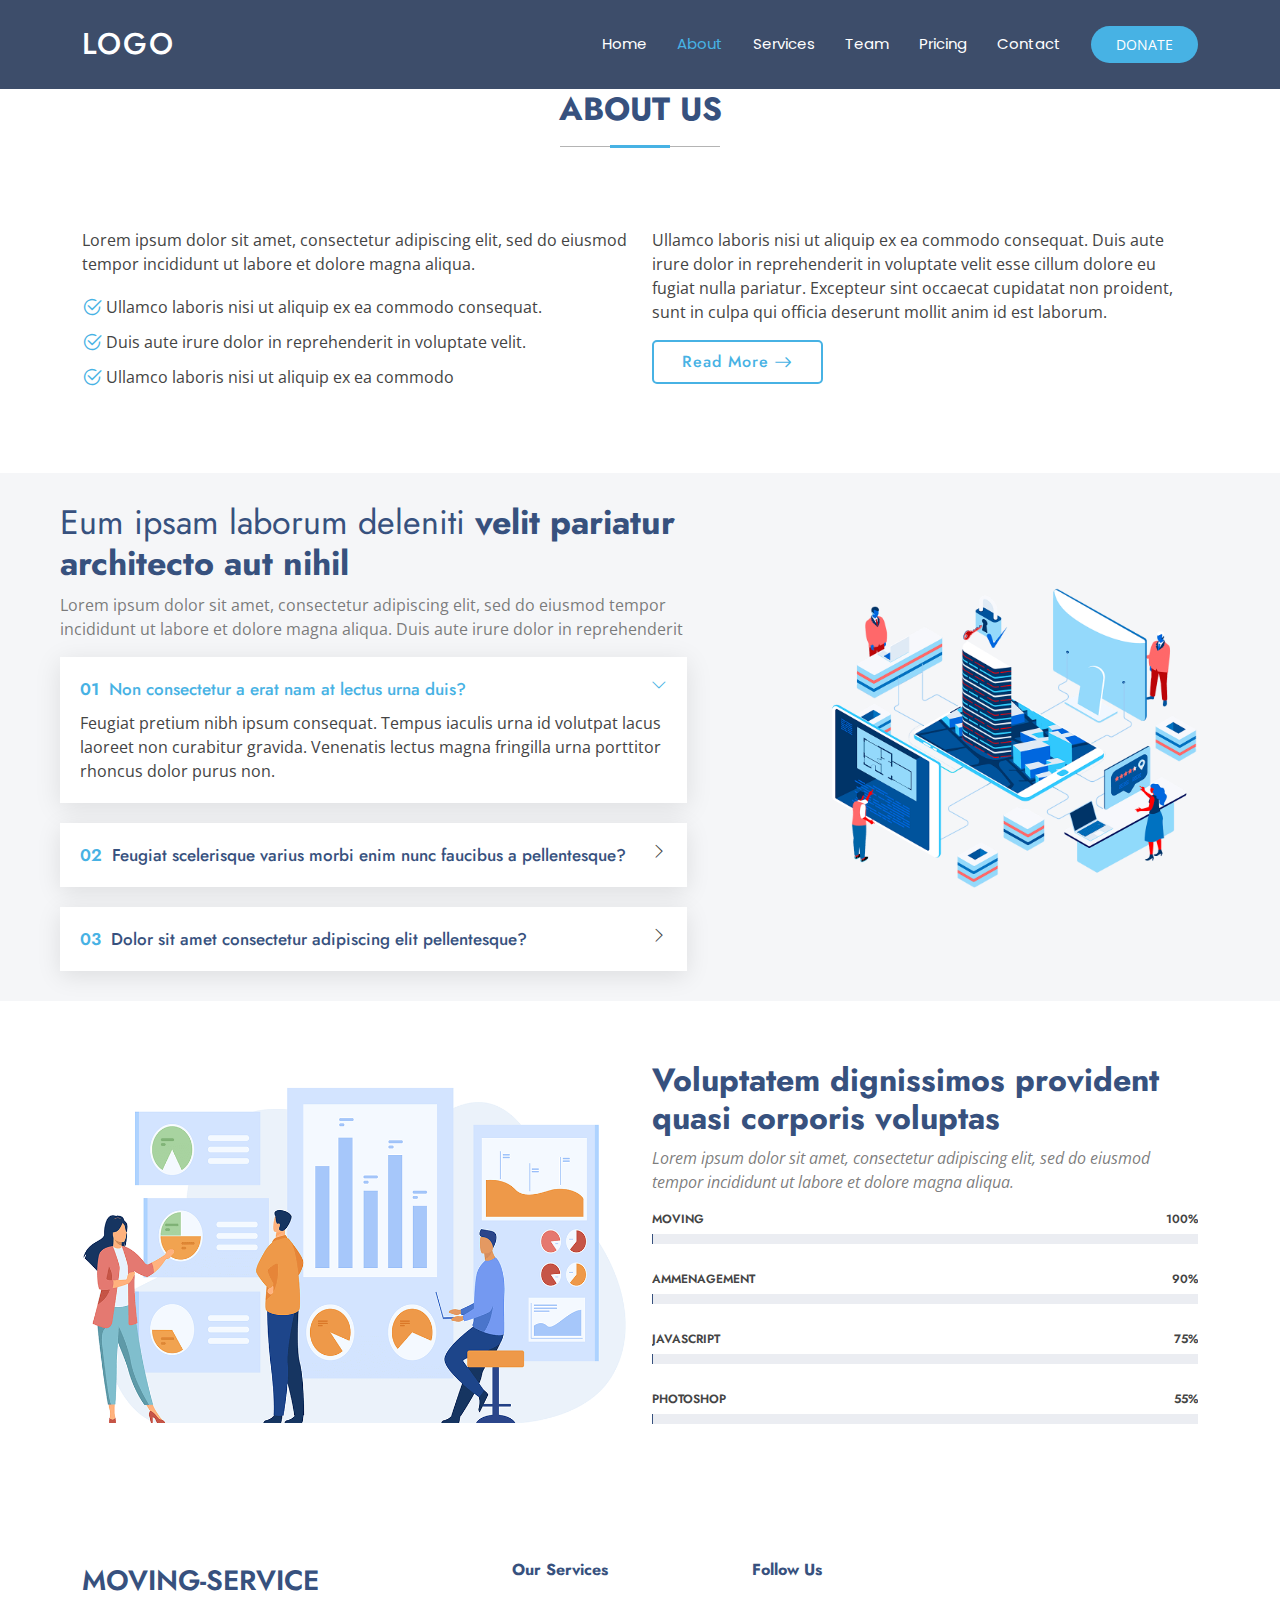
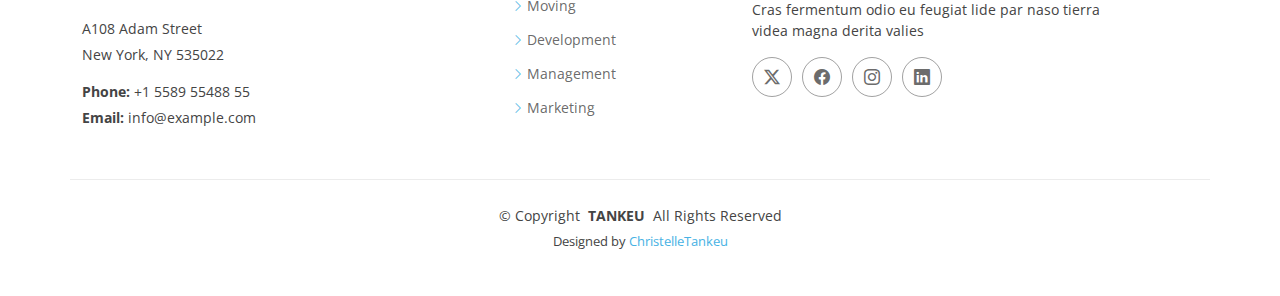
==== about.html @ 635d7840 "premier commit" ====
<!DOCTYPE html>
<html lang="en">
<head>
    <meta charset="UTF-8">
    <meta name="viewport" content="width=device-width, initial-scale=1.0">
    <title>about</title>

    <meta name="description" content="">
  <meta name="keywords" content="">

  <!-- Favicons -->
  <link href="assets/img/favicon.png" rel="icon">
  <link href="assets/img/apple-touch-icon.png" rel="apple-touch-icon">

  <!-- Fonts -->
  <link href="https://fonts.googleapis.com" rel="preconnect">
  <link href="https://fonts.gstatic.com" rel="preconnect" crossorigin>
  <link href="https://fonts.googleapis.com/css2?family=Open+Sans:ital,wght@0,300;0,400;0,500;0,600;0,700;0,800;1,300;1,400;1,500;1,600;1,700;1,800&family=Poppins:ital,wght@0,100;0,200;0,300;0,400;0,500;0,600;0,700;0,800;0,900;1,100;1,200;1,300;1,400;1,500;1,600;1,700;1,800;1,900&family=Jost:ital,wght@0,100;0,200;0,300;0,400;0,500;0,600;0,700;0,800;0,900;1,100;1,200;1,300;1,400;1,500;1,600;1,700;1,800;1,900&display=swap" rel="stylesheet">

  <!-- Vendor CSS Files -->
  <link href="assets/vendor/bootstrap/css/bootstrap.min.css" rel="stylesheet">
  <link href="assets/vendor/bootstrap-icons/bootstrap-icons.css" rel="stylesheet">
  
  <link href="assets/vendor/glightbox/css/glightbox.min.css" rel="stylesheet">
  <link href="assets/vendor/swiper/swiper-bundle.min.css" rel="stylesheet">

  <!-- Main CSS File -->
  <link href="assets/css/main.css" rel="stylesheet">
</head>


<body>

    <header id="header" class="header d-flex align-items-center fixed-top">
        <div class="container-fluid container-xl position-relative d-flex align-items-center">
    
          <a href="index.html" class="logo d-flex align-items-center me-auto">
            <!-- Uncomment the line below if you also wish to use an image logo -->
            <!-- <img src="assets/img/logo.png" alt=""> -->
            <h1 class="sitename">logo</h1>
          </a>
    
          <nav id="navmenu" class="navmenu">
            <ul>
              <li><a href="index.html" >Home</a></li>
              <li><a href="#" class="active">About</a></li>
              <li><a href="services.html">Services</a></li>
              <li><a href="team.html">Team</a></li>
              <li><a href="pricing.html">Pricing</a></li>
              <li><a href="contact.html">Contact</a></li>
            </ul>
            <i class="mobile-nav-toggle d-xl-none bi bi-list"></i>
          </nav>
    
          <a class="btn-getstarted" href="#donate">DONATE</a>
         
        </div>
      </header>

      <main class="main">
    <!-- About Section -->
    <section id="about" class="about section">

        <!-- Section Title -->
        <div class="container section-title" data-aos="fade-up">
          <h2>About Us</h2>
        </div><!-- End Section Title -->
  
        <div class="container">
  
          <div class="row gy-4">
  
            <div class="col-lg-6 content" data-aos="fade-up" data-aos-delay="100">
              <p>
                Lorem ipsum dolor sit amet, consectetur adipiscing elit, sed do eiusmod tempor incididunt ut labore et dolore
                magna aliqua.
              </p>
              <ul>
                <li><i class="bi bi-check2-circle"></i> <span>Ullamco laboris nisi ut aliquip ex ea commodo consequat.</span></li>
                <li><i class="bi bi-check2-circle"></i> <span>Duis aute irure dolor in reprehenderit in voluptate velit.</span></li>
                <li><i class="bi bi-check2-circle"></i> <span>Ullamco laboris nisi ut aliquip ex ea commodo</span></li>
              </ul>
            </div>
  
            <div class="col-lg-6" data-aos="fade-up" data-aos-delay="200">
              <p>Ullamco laboris nisi ut aliquip ex ea commodo consequat. Duis aute irure dolor in reprehenderit in voluptate velit esse cillum dolore eu fugiat nulla pariatur. Excepteur sint occaecat cupidatat non proident, sunt in culpa qui officia deserunt mollit anim id est laborum. </p>
              <a href="#" class="read-more"><span>Read More</span><i class="bi bi-arrow-right"></i></a>
            </div>
  
          </div>
  
        </div>
  
      </section><!-- /About Section -->
    
       <!-- Why Us Section -->
    <section id="why-us" class="section why-us light-background" data-builder="section">

        <div class="container-fluid">
  
          <div class="row gy-4">
  
            <div class="col-lg-7 d-flex flex-column justify-content-center order-2 order-lg-1">
  
              <div class="content px-xl-5" data-aos="fade-up" data-aos-delay="100">
                <h3><span>Eum ipsam laborum deleniti </span><strong>velit pariatur architecto aut nihil</strong></h3>
                <p>
                  Lorem ipsum dolor sit amet, consectetur adipiscing elit, sed do eiusmod tempor incididunt ut labore et dolore magna aliqua. Duis aute irure dolor in reprehenderit
                </p>
              </div>
  
              <div class="faq-container px-xl-5" data-aos="fade-up" data-aos-delay="200">
  
                <div class="faq-item faq-active">
  
                  <h3><span>01</span> Non consectetur a erat nam at lectus urna duis?</h3>
                  <div class="faq-content">
                    <p>Feugiat pretium nibh ipsum consequat. Tempus iaculis urna id volutpat lacus laoreet non curabitur gravida. Venenatis lectus magna fringilla urna porttitor rhoncus dolor purus non.</p>
                  </div>
                  <i class="faq-toggle bi bi-chevron-right"></i>
                </div><!-- End Faq item-->
  
                <div class="faq-item">
                  <h3><span>02</span> Feugiat scelerisque varius morbi enim nunc faucibus a pellentesque?</h3>
                  <div class="faq-content">
                    <p>Dolor sit amet consectetur adipiscing elit pellentesque habitant morbi. Id interdum velit laoreet id donec ultrices. Fringilla phasellus faucibus scelerisque eleifend donec pretium. Est pellentesque elit ullamcorper dignissim. Mauris ultrices eros in cursus turpis massa tincidunt dui.</p>
                  </div>
                  <i class="faq-toggle bi bi-chevron-right"></i>
                </div><!-- End Faq item-->
  
                <div class="faq-item">
                  <h3><span>03</span> Dolor sit amet consectetur adipiscing elit pellentesque?</h3>
                  <div class="faq-content">
                    <p>Eleifend mi in nulla posuere sollicitudin aliquam ultrices sagittis orci. Faucibus pulvinar elementum integer enim. Sem nulla pharetra diam sit amet nisl suscipit. Rutrum tellus pellentesque eu tincidunt. Lectus urna duis convallis convallis tellus. Urna molestie at elementum eu facilisis sed odio morbi quis</p>
                  </div>
                  <i class="faq-toggle bi bi-chevron-right"></i>
                </div><!-- End Faq item-->
  
              </div>
  
            </div>
  
            <div class="col-lg-5 order-1 order-lg-2 why-us-img">
              <img src="assets/img/why-us.png" class="img-fluid" alt="" data-aos="zoom-in" data-aos-delay="100">
            </div>
          </div>
  
        </div>
  
      </section><!-- /Why Us Section -->

      <!-- Skills Section -->
    <section id="skills" class="skills section">

        <div class="container" data-aos="fade-up" data-aos-delay="100">
  
          <div class="row">
  
            <div class="col-lg-6 d-flex align-items-center">
              <img src="assets/img/skills.png" class="img-fluid" alt="">
            </div>
  
            <div class="col-lg-6 pt-4 pt-lg-0 content">
  
              <h3>Voluptatem dignissimos provident quasi corporis voluptas</h3>
              <p class="fst-italic">
                Lorem ipsum dolor sit amet, consectetur adipiscing elit, sed do eiusmod tempor incididunt ut labore et dolore magna aliqua.
              </p>
  
              <div class="skills-content skills-animation">
  
                <div class="progress">
                  <span class="skill"><span>Moving</span> <i class="val">100%</i></span>
                  <div class="progress-bar-wrap">
                    <div class="progress-bar" role="progressbar" aria-valuenow="100" aria-valuemin="0" aria-valuemax="100"></div>
                  </div>
                </div><!-- End Skills Item -->
  
                <div class="progress">
                  <span class="skill"><span>Ammenagement</span> <i class="val">90%</i></span>
                  <div class="progress-bar-wrap">
                    <div class="progress-bar" role="progressbar" aria-valuenow="90" aria-valuemin="0" aria-valuemax="100"></div>
                  </div>
                </div><!-- End Skills Item -->
  
                <div class="progress">
                  <span class="skill"><span>JavaScript</span> <i class="val">75%</i></span>
                  <div class="progress-bar-wrap">
                    <div class="progress-bar" role="progressbar" aria-valuenow="75" aria-valuemin="0" aria-valuemax="100"></div>
                  </div>
                </div><!-- End Skills Item -->
  
                <div class="progress">
                  <span class="skill"><span>Photoshop</span> <i class="val">55%</i></span>
                  <div class="progress-bar-wrap">
                    <div class="progress-bar" role="progressbar" aria-valuenow="55" aria-valuemin="0" aria-valuemax="100"></div>
                  </div>
                </div><!-- End Skills Item -->
  
              </div>
  
            </div>
          </div>
  
        </div>
  
      </section><!-- /Skills Section -->

    </main>
    <footer id="footer" class="footer">

      <div class="container footer-top">
        <div class="row gy-3">
          <div class="col-lg-4 col-md-6 footer-about">
            <a href="index.html" class="d-flex align-items-center">
              <span class="sitename">MOVING-SERVICE</span>
            </a>
            <div class="footer-contact pt-3">
              <p>A108 Adam Street</p>
              <p>New York, NY 535022</p>
              <p class="mt-3"><strong>Phone:</strong> <span>+1 5589 55488 55</span></p>
              <p><strong>Email:</strong> <span>info@example.com</span></p>
            </div>
          </div>
  
  
          <div class="col-lg-2 col-md-3 footer-links">
            <h4>Our Services</h4>
            <ul>
              <li><i class="bi bi-chevron-right"></i> <a href="#"> Moving</a></li>
              <li><i class="bi bi-chevron-right"></i> <a href="#"> Development</a></li>
              <li><i class="bi bi-chevron-right"></i> <a href="#"> Management</a></li>
              <li><i class="bi bi-chevron-right"></i> <a href="#">Marketing</a></li>
            </ul>
          </div>
  
          <div class="col-lg-4 col-md-12 footer-links">
            <h4>Follow Us</h4>
            <p>Cras fermentum odio eu feugiat lide par naso tierra videa magna derita valies</p>
            <div class="social-links d-flex">
              <a href=""><i class="bi bi-twitter-x"></i></a>
              <a href=""><i class="bi bi-facebook"></i></a>
              <a href=""><i class="bi bi-instagram"></i></a>
              <a href=""><i class="bi bi-linkedin"></i></a>
            </div>
          </div>
  
        </div>
      </div>
  
      <div class="container copyright text-center mt-4">
        <p>© <span>Copyright</span> <strong class="px-1 sitename">TANKEU</strong> <span>All Rights Reserved</span></p>
        <div class="credits">
          
          Designed by <a href="https://bootstrapmade.com/">ChristelleTankeu</a>
        </div>
      </div>
  
    </footer>
    
      <!-- Scroll Top -->
  <a href="#" id="scroll-top" class="scroll-top d-flex align-items-center justify-content-center">
    <i class="bi bi-arrow-up-short"></i></a>

  <!-- Preloader -->
  <div id="preloader"></div>

  <!-- Vendor JS Files -->
  <script src="assets/vendor/bootstrap/js/bootstrap.bundle.min.js"></script>
  <script src="assets/vendor/php-email-form/validate.js"></script>
  <script src="assets/vendor/aos/aos.js"></script>
  <script src="assets/vendor/glightbox/js/glightbox.min.js"></script>
  <script src="assets/vendor/swiper/swiper-bundle.min.js"></script>
  <script src="assets/vendor/waypoints/noframework.waypoints.js"></script>
  <script src="assets/vendor/imagesloaded/imagesloaded.pkgd.min.js"></script>
  <script src="assets/vendor/isotope-layout/isotope.pkgd.min.js"></script>

  <!-- Main JS File -->
  <script src="assets/js/main.js"></script>

</body>
</html>
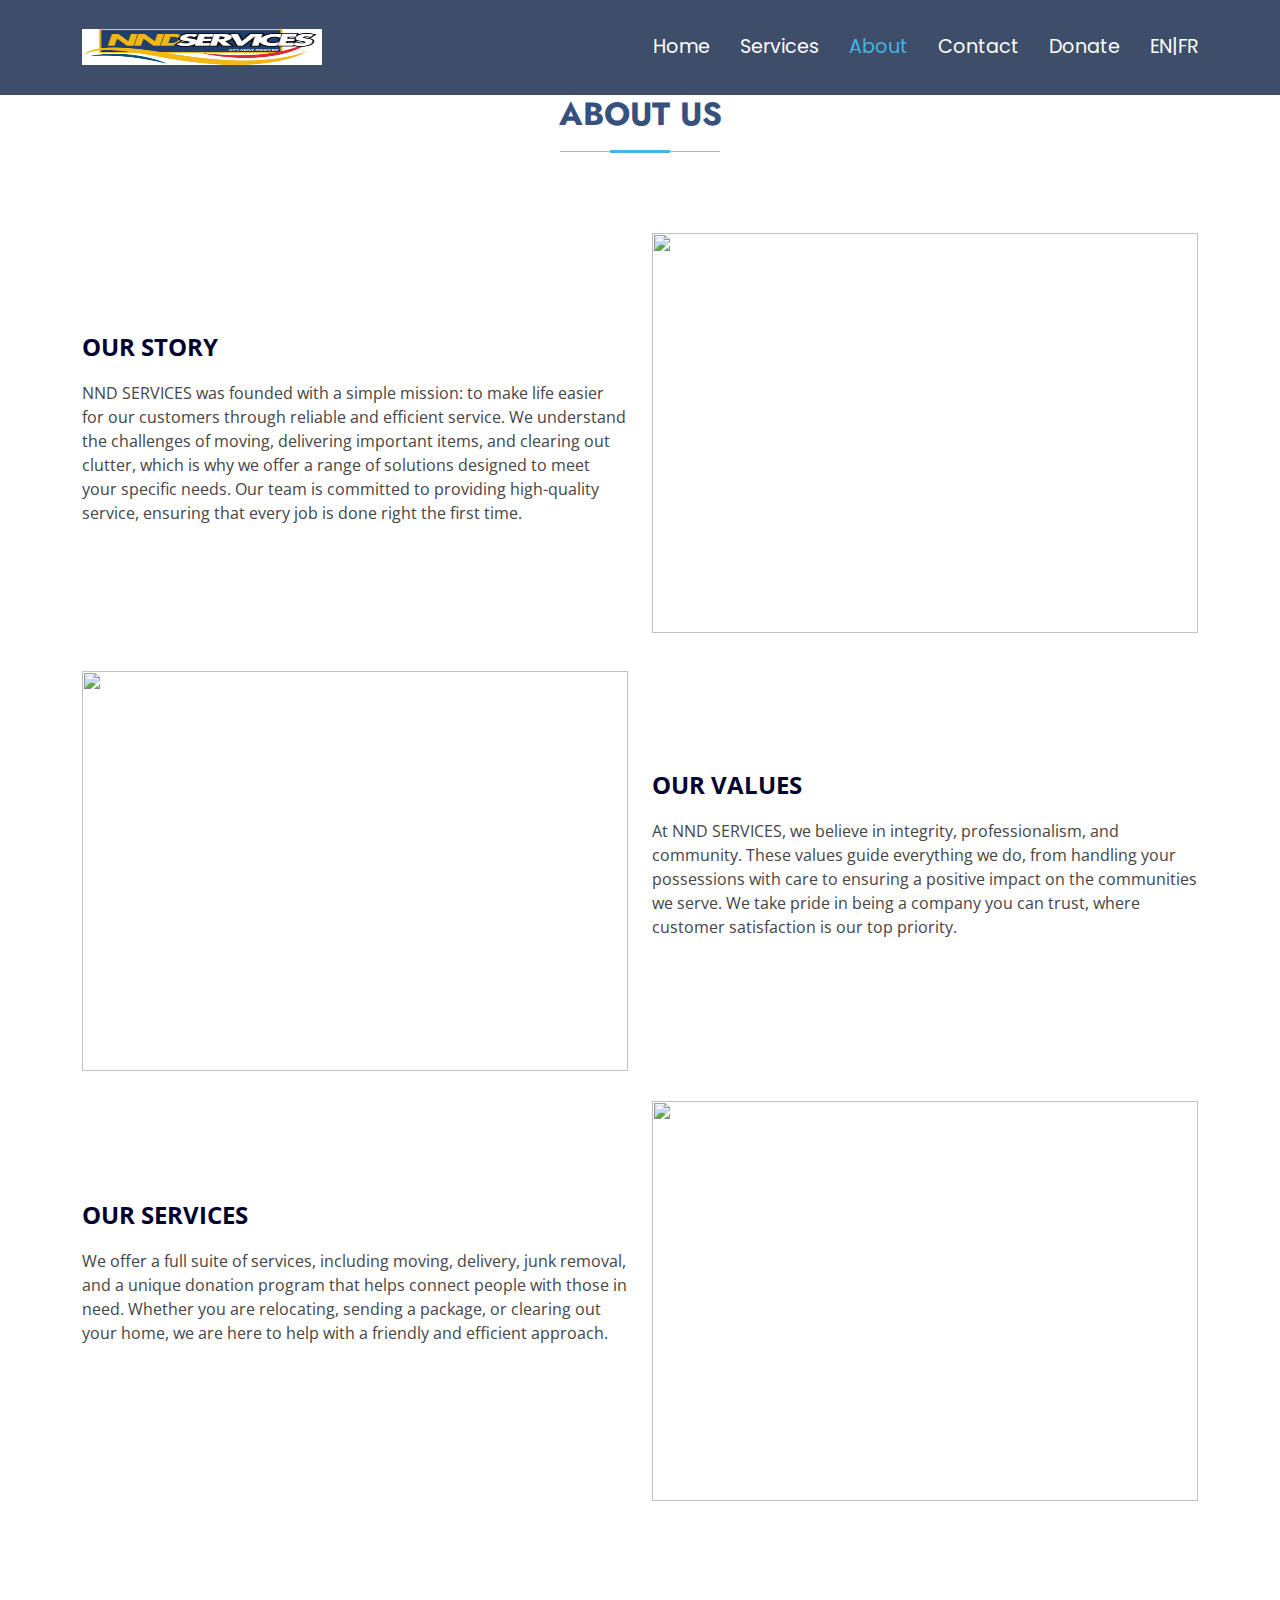
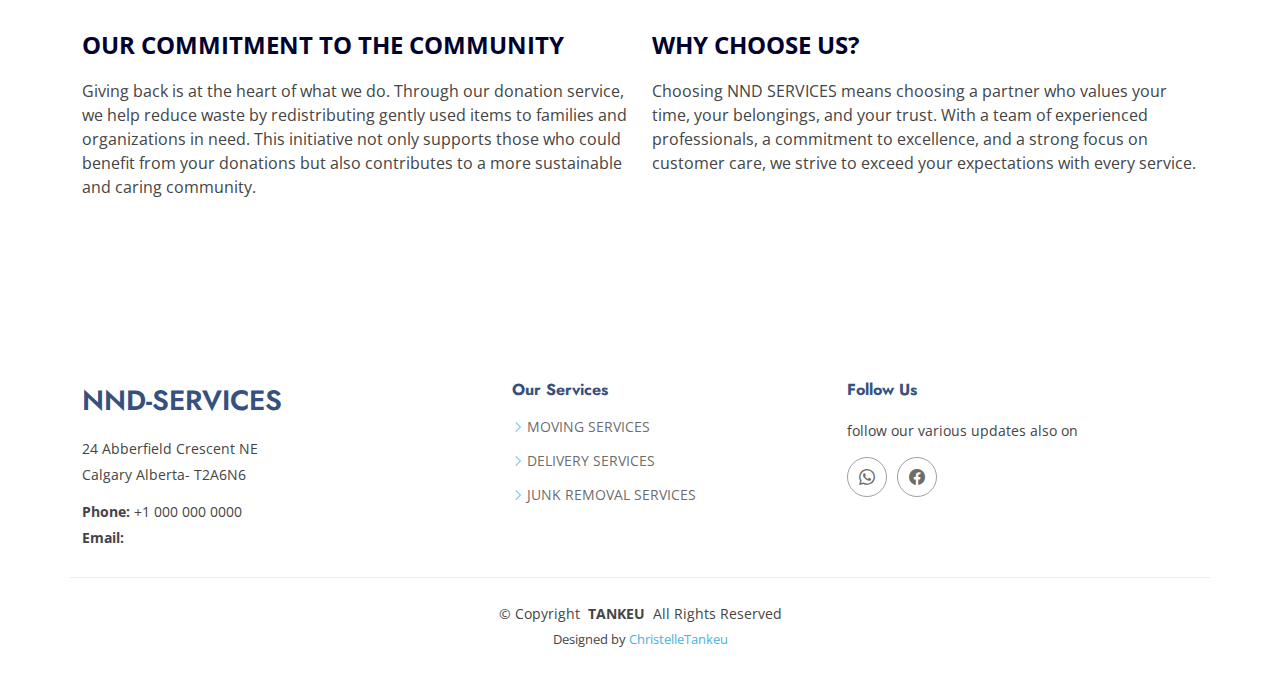
==== commit a87bfd10: "deuxieme commit" ====
--- a/about.html
+++ b/about.html
@@ -9,8 +9,8 @@
   <meta name="keywords" content="">
 
   <!-- Favicons -->
-  <link href="assets/img/favicon.png" rel="icon">
-  <link href="assets/img/apple-touch-icon.png" rel="apple-touch-icon">
+  
+  
 
   <!-- Fonts -->
   <link href="https://fonts.googleapis.com" rel="preconnect">
@@ -31,38 +31,34 @@
 
 <body>
 
-    <header id="header" class="header d-flex align-items-center fixed-top">
-        <div class="container-fluid container-xl position-relative d-flex align-items-center">
-    
-          <a href="index.html" class="logo d-flex align-items-center me-auto">
-            <!-- Uncomment the line below if you also wish to use an image logo -->
-            <!-- <img src="assets/img/logo.png" alt=""> -->
-            <h1 class="sitename">logo</h1>
-          </a>
-    
-          <nav id="navmenu" class="navmenu">
-            <ul>
-              <li><a href="index.html" >Home</a></li>
-              <li><a href="#" class="active">About</a></li>
-              <li><a href="services.html">Services</a></li>
-              <li><a href="team.html">Team</a></li>
-              <li><a href="pricing.html">Pricing</a></li>
-              <li><a href="contact.html">Contact</a></li>
-            </ul>
-            <i class="mobile-nav-toggle d-xl-none bi bi-list"></i>
-          </nav>
-    
-          <a class="btn-getstarted" href="#donate">DONATE</a>
-         
-        </div>
-      </header>
+  <header id="header" class="header d-flex align-items-center fixed-top">
+    <div class="container-fluid container-xl position-relative d-flex align-items-center">
+
+      <a href="index.html" class="logo d-flex align-items-center me-auto">
+         <img src="assets/img/logo1.jpeg" alt="" id="logo"> 
+     <!--   <h1 class="sitename">logo</h1> -->
+      </a>
+
+      <nav id="navmenu" class="navmenu">
+        <ul>
+          <li><a href="index.html" >Home</a></li>
+          <li><a href="services.html">Services</a></li>
+          <li><a href="#" class="active">About</a></li>
+          <li><a href="contact.html">Contact</a></li>
+          <li><a href="donate.html">Donate</a></li>
+          <li><a href="">EN|FR</a></li>
+        </ul>
+        <i class="mobile-nav-toggle d-xl-none bi bi-list"></i>
+      </nav>
+    </div>
+  </header>
 
       <main class="main">
     <!-- About Section -->
     <section id="about" class="about section">
 
         <!-- Section Title -->
-        <div class="container section-title" data-aos="fade-up">
+        <div class="container section-title" data-aos="fade-up" id="sous-titre">
           <h2>About Us</h2>
         </div><!-- End Section Title -->
   
@@ -70,142 +66,107 @@
   
           <div class="row gy-4">
   
-            <div class="col-lg-6 content" data-aos="fade-up" data-aos-delay="100">
-              <p>
-                Lorem ipsum dolor sit amet, consectetur adipiscing elit, sed do eiusmod tempor incididunt ut labore et dolore
-                magna aliqua.
-              </p>
-              <ul>
-                <li><i class="bi bi-check2-circle"></i> <span>Ullamco laboris nisi ut aliquip ex ea commodo consequat.</span></li>
-                <li><i class="bi bi-check2-circle"></i> <span>Duis aute irure dolor in reprehenderit in voluptate velit.</span></li>
-                <li><i class="bi bi-check2-circle"></i> <span>Ullamco laboris nisi ut aliquip ex ea commodo</span></li>
-              </ul>
+            <div class="col-lg-6 content" data-aos="fade-up" data-aos-delay="100" id="para">
+              <p id="para-about">
+                Our Story
+              </p>
+              <p id="para2-about">
+                NND SERVICES was founded with a simple mission: to make life easier for our 
+                customers through reliable and efficient service. We 
+                understand the challenges of moving, delivering important 
+                items, and clearing out clutter, which is why we offer a 
+                range of solutions designed to meet your specific needs. 
+                Our team is committed to providing high-quality service, 
+                ensuring that every job is done right the first time.
+
+              </p>
             </div>
   
             <div class="col-lg-6" data-aos="fade-up" data-aos-delay="200">
-              <p>Ullamco laboris nisi ut aliquip ex ea commodo consequat. Duis aute irure dolor in reprehenderit in voluptate velit esse cillum dolore eu fugiat nulla pariatur. Excepteur sint occaecat cupidatat non proident, sunt in culpa qui officia deserunt mollit anim id est laborum. </p>
-              <a href="#" class="read-more"><span>Read More</span><i class="bi bi-arrow-right"></i></a>
-            </div>
-  
-          </div>
-  
-        </div>
-  
-      </section><!-- /About Section -->
+              <img src="./assets/img/mov.jpg" alt="" id="img-about">
+            </div>
+  
+          </div>
+  
+        </div>
+  
+      </section>
     
-       <!-- Why Us Section -->
-    <section id="why-us" class="section why-us light-background" data-builder="section">
-
-        <div class="container-fluid">
-  
+    <section id="why-us" class="container">
           <div class="row gy-4">
   
-            <div class="col-lg-7 d-flex flex-column justify-content-center order-2 order-lg-1">
-  
-              <div class="content px-xl-5" data-aos="fade-up" data-aos-delay="100">
-                <h3><span>Eum ipsam laborum deleniti </span><strong>velit pariatur architecto aut nihil</strong></h3>
-                <p>
-                  Lorem ipsum dolor sit amet, consectetur adipiscing elit, sed do eiusmod tempor incididunt ut labore et dolore magna aliqua. Duis aute irure dolor in reprehenderit
-                </p>
-              </div>
-  
-              <div class="faq-container px-xl-5" data-aos="fade-up" data-aos-delay="200">
-  
-                <div class="faq-item faq-active">
-  
-                  <h3><span>01</span> Non consectetur a erat nam at lectus urna duis?</h3>
-                  <div class="faq-content">
-                    <p>Feugiat pretium nibh ipsum consequat. Tempus iaculis urna id volutpat lacus laoreet non curabitur gravida. Venenatis lectus magna fringilla urna porttitor rhoncus dolor purus non.</p>
-                  </div>
-                  <i class="faq-toggle bi bi-chevron-right"></i>
-                </div><!-- End Faq item-->
-  
-                <div class="faq-item">
-                  <h3><span>02</span> Feugiat scelerisque varius morbi enim nunc faucibus a pellentesque?</h3>
-                  <div class="faq-content">
-                    <p>Dolor sit amet consectetur adipiscing elit pellentesque habitant morbi. Id interdum velit laoreet id donec ultrices. Fringilla phasellus faucibus scelerisque eleifend donec pretium. Est pellentesque elit ullamcorper dignissim. Mauris ultrices eros in cursus turpis massa tincidunt dui.</p>
-                  </div>
-                  <i class="faq-toggle bi bi-chevron-right"></i>
-                </div><!-- End Faq item-->
-  
-                <div class="faq-item">
-                  <h3><span>03</span> Dolor sit amet consectetur adipiscing elit pellentesque?</h3>
-                  <div class="faq-content">
-                    <p>Eleifend mi in nulla posuere sollicitudin aliquam ultrices sagittis orci. Faucibus pulvinar elementum integer enim. Sem nulla pharetra diam sit amet nisl suscipit. Rutrum tellus pellentesque eu tincidunt. Lectus urna duis convallis convallis tellus. Urna molestie at elementum eu facilisis sed odio morbi quis</p>
-                  </div>
-                  <i class="faq-toggle bi bi-chevron-right"></i>
-                </div><!-- End Faq item-->
-  
-              </div>
-  
-            </div>
-  
-            <div class="col-lg-5 order-1 order-lg-2 why-us-img">
-              <img src="assets/img/why-us.png" class="img-fluid" alt="" data-aos="zoom-in" data-aos-delay="100">
-            </div>
-          </div>
-  
-        </div>
-  
-      </section><!-- /Why Us Section -->
-
-      <!-- Skills Section -->
-    <section id="skills" class="skills section">
-
-        <div class="container" data-aos="fade-up" data-aos-delay="100">
-  
-          <div class="row">
-  
-            <div class="col-lg-6 d-flex align-items-center">
-              <img src="assets/img/skills.png" class="img-fluid" alt="">
-            </div>
-  
-            <div class="col-lg-6 pt-4 pt-lg-0 content">
-  
-              <h3>Voluptatem dignissimos provident quasi corporis voluptas</h3>
-              <p class="fst-italic">
-                Lorem ipsum dolor sit amet, consectetur adipiscing elit, sed do eiusmod tempor incididunt ut labore et dolore magna aliqua.
-              </p>
-  
-              <div class="skills-content skills-animation">
-  
-                <div class="progress">
-                  <span class="skill"><span>Moving</span> <i class="val">100%</i></span>
-                  <div class="progress-bar-wrap">
-                    <div class="progress-bar" role="progressbar" aria-valuenow="100" aria-valuemin="0" aria-valuemax="100"></div>
-                  </div>
-                </div><!-- End Skills Item -->
-  
-                <div class="progress">
-                  <span class="skill"><span>Ammenagement</span> <i class="val">90%</i></span>
-                  <div class="progress-bar-wrap">
-                    <div class="progress-bar" role="progressbar" aria-valuenow="90" aria-valuemin="0" aria-valuemax="100"></div>
-                  </div>
-                </div><!-- End Skills Item -->
-  
-                <div class="progress">
-                  <span class="skill"><span>JavaScript</span> <i class="val">75%</i></span>
-                  <div class="progress-bar-wrap">
-                    <div class="progress-bar" role="progressbar" aria-valuenow="75" aria-valuemin="0" aria-valuemax="100"></div>
-                  </div>
-                </div><!-- End Skills Item -->
-  
-                <div class="progress">
-                  <span class="skill"><span>Photoshop</span> <i class="val">55%</i></span>
-                  <div class="progress-bar-wrap">
-                    <div class="progress-bar" role="progressbar" aria-valuenow="55" aria-valuemin="0" aria-valuemax="100"></div>
-                  </div>
-                </div><!-- End Skills Item -->
-  
-              </div>
-  
-            </div>
-          </div>
-  
-        </div>
-  
-      </section><!-- /Skills Section -->
-
+            <div class="col-lg-6" data-aos="fade-up" data-aos-delay="200">
+              <img src="./assets/img/junk.jpg" alt="" id="img-about">
+            </div>
+  
+            <div class="col-lg-6 content" data-aos="fade-up" data-aos-delay="100" id="para">
+              <p id="para-about">
+                Our Values
+              </p>
+              <p id="para2-about">
+                At NND SERVICES, we believe in integrity, professionalism, and community. These values 
+                guide everything we do, from handling your possessions
+                with care to ensuring a positive impact on the 
+                communities we serve. We take pride in being a company 
+                you can trust, where customer satisfaction is our top 
+                priority.
+
+              </p>
+            </div>
+  
+      </section>
+
+      <section id="why-us" class="container">
+        <div class="row gy-4">
+
+          <div class="col-lg-6 content" data-aos="fade-up" data-aos-delay="100" id="para">
+            <p id="para-about">
+              Our Services
+            </p>
+            <p id="para2-about">
+              We offer a full suite of services, including moving, 
+              delivery, junk removal, and a unique donation program 
+              that helps connect people with those in need. Whether you are relocating, sending a package, or clearing out your home, we are here to help with 
+              a friendly and efficient approach.
+
+            </p>
+          </div>
+
+          <div class="col-lg-6" data-aos="fade-up" data-aos-delay="200">
+            <img src="./assets/img/del.jpg" alt="" id="img-about">
+          </div>
+
+    </section>
+    <section id="why-us" class="container">
+      <div class="row gy-4">
+
+        <div class="col-lg-6 " id="para">
+          <p id="para-about">
+            Our Commitment to the Community
+          </p>
+          <p id="para2-about">
+            Giving back is at the heart of what we do. Through our donation service, we help reduce waste by redistributing gently used items to families and organizations in need. This initiative not only supports those who could benefit from your donations but 
+            also contributes to a more sustainable and caring community.
+
+          </p>
+        </div>
+
+        <div class="col-lg-6 " id="para">
+          <p id="para-about">
+            Why Choose Us?
+          </p>
+          <p id="para2-about">
+            Choosing NND SERVICES means choosing a partner who values your time, your belongings, and your trust. With a team of experienced professionals, a commitment to excellence, and a strong focus on customer care, 
+            we strive to exceed your expectations with every service.
+
+          </p>
+        </div>
+
+        
+
+  </section>
+
+      
     </main>
     <footer id="footer" class="footer">
 
@@ -213,35 +174,32 @@
         <div class="row gy-3">
           <div class="col-lg-4 col-md-6 footer-about">
             <a href="index.html" class="d-flex align-items-center">
-              <span class="sitename">MOVING-SERVICE</span>
+              <span class="sitename">NND-SERVICEs</span>
             </a>
             <div class="footer-contact pt-3">
-              <p>A108 Adam Street</p>
-              <p>New York, NY 535022</p>
-              <p class="mt-3"><strong>Phone:</strong> <span>+1 5589 55488 55</span></p>
-              <p><strong>Email:</strong> <span>info@example.com</span></p>
-            </div>
-          </div>
-  
-  
-          <div class="col-lg-2 col-md-3 footer-links">
+              <p>24 Abberfield Crescent NE</p>
+              <p>Calgary Alberta- T2A6N6</p>
+              <p class="mt-3"><strong>Phone:</strong> <span>+1 000 000 0000</span></p>
+              <p><strong>Email:</strong> <span></span></p>
+            </div>
+          </div>
+  
+  
+          <div class="col-lg-3 col-md-3 footer-links">
             <h4>Our Services</h4>
             <ul>
-              <li><i class="bi bi-chevron-right"></i> <a href="#"> Moving</a></li>
-              <li><i class="bi bi-chevron-right"></i> <a href="#"> Development</a></li>
-              <li><i class="bi bi-chevron-right"></i> <a href="#"> Management</a></li>
-              <li><i class="bi bi-chevron-right"></i> <a href="#">Marketing</a></li>
+              <li><i class="bi bi-chevron-right"></i> <a href="services.html">MOVING SERVICES </a></li>
+              <li><i class="bi bi-chevron-right"></i> <a href="services.html">DELIVERY SERVICES</a></li>
+              <li><i class="bi bi-chevron-right"></i> <a href="services.html">JUNK REMOVAL SERVICES</a></li>
             </ul>
           </div>
   
-          <div class="col-lg-4 col-md-12 footer-links">
+          <div class="col-lg-3 col-md-6 footer-links">
             <h4>Follow Us</h4>
-            <p>Cras fermentum odio eu feugiat lide par naso tierra videa magna derita valies</p>
+            <p>follow our various updates also on</p>
             <div class="social-links d-flex">
-              <a href=""><i class="bi bi-twitter-x"></i></a>
+              <a href=""><i class="bi bi-whatsapp"></i></a>
               <a href=""><i class="bi bi-facebook"></i></a>
-              <a href=""><i class="bi bi-instagram"></i></a>
-              <a href=""><i class="bi bi-linkedin"></i></a>
             </div>
           </div>
   
--- a/assets/css/main.css
+++ b/assets/css/main.css
@@ -1,15 +1,4 @@
-/**
-* Template Name: Arsha
-* Template URL: https://bootstrapmade.com/arsha-free-bootstrap-html-template-corporate/
-* Updated: Aug 07 2024 with Bootstrap v5.3.3
-* Author: BootstrapMade.com
-* License: https://bootstrapmade.com/license/
-*/
-
-/*--------------------------------------------------------------
-# Font & Color Variables
-# Help: https://bootstrapmade.com/color-system/
---------------------------------------------------------------*/
+
 /* Fonts */
 :root {
   --default-font: "Open Sans",  system-ui, -apple-system, "Segoe UI", Roboto, "Helvetica Neue", Arial, "Noto Sans", "Liberation Sans", sans-serif, "Apple Color Emoji", "Segoe UI Emoji", "Segoe UI Symbol", "Noto Color Emoji";
@@ -232,17 +221,19 @@
     display: flex;
     list-style: none;
     align-items: center;
+
   }
 
   .navmenu li {
     position: relative;
+    
   }
 
   .navmenu a,
   .navmenu a:focus {
     color: var(--nav-color);
     padding: 18px 15px;
-    font-size: 15px;
+    font-size: 1.2rem;
     font-family: var(--nav-font);
     font-weight: 400;
     display: flex;
@@ -783,7 +774,7 @@
 .section {
   color: var(--default-color);
   background-color: var(--background-color);
-  padding: 60px 0;
+  padding: 15px 0;
   scroll-margin-top: 88px;
   overflow: clip;
 }
@@ -848,12 +839,27 @@
 # Hero Section
 --------------------------------------------------------------*/
 .hero {
+  margin: 0 auto;
   width: 100%;
   min-height: 80vh;
   position: relative;
-  padding: 120px 0 60px 0;
+  padding: 120px 10px 40px 0;
   display: flex;
   align-items: center;
+}
+
+.hero::before {
+  content: '';
+  background-image: url(../img/hero.jpg);
+  background-repeat: no-repeat;
+  background-size: cover;
+  background-position: center;
+position: absolute;
+top: 0;
+left: 0;
+bottom: 0;
+right: 0;  
+opacity: 0.2;
 }
 
 .hero h1 {
@@ -861,6 +867,7 @@
   font-size: 48px;
   font-weight: 700;
   line-height: 56px;
+  position: relative;
 }
 
 .hero p {
@@ -869,6 +876,7 @@
   font-size: 22px;
   line-height: 1.3;
   font-weight: 600;
+  position: relative;
 }
 
 .hero .btn-get-started {
@@ -879,12 +887,22 @@
   font-size: 15px;
   letter-spacing: 1px;
   display: inline-block;
+  margin: 0 auto;
   padding: 10px 28px 12px 28px;
   border-radius: 50px;
   transition: 0.5s;
-}
-
+  position: relative;
+}
+
+#img-prin{
+  position: relative;
+  background-repeat: no-repeat;
+  background-size: cover;
+  background-position: center;
+
+}
 .hero .btn-get-started:hover {
+  position: relative;
   color: var(--contrast-color);
   background: color-mix(in srgb, var(--accent-color), transparent 15%);
 }
@@ -2082,8 +2100,50 @@
 }
 
 /*--------------------------------------------------------------
-# Starter Section Section
---------------------------------------------------------------*/
-.starter-section {
-  /* Add your styles here */
-}+# formulaire
+--------------------------------------------------------------*/
+#formde{
+  margin: 0 auto;
+
+}
+
+#logo{
+ width: 15rem;
+ 
+}
+
+#agr-div{
+  margin: 0 auto;
+  text-align: justify;
+  width:  80%;
+}
+
+#conf{
+  color: red;
+  font-size: 1.3rem;
+  margin: auto 15px;
+  
+}
+
+#img-about{
+  height: 400px;
+  width:  100%;
+}
+
+#para-about{
+  margin-top: 20px;
+  font-weight: bold;
+  text-transform: uppercase;
+  font-size: 1.5rem;
+  color: rgb(2, 2, 46);
+}
+
+#para{
+  margin: 100px auto;
+  
+}
+
+#sous-titre{
+  margin-top: 50px;
+ 
+}
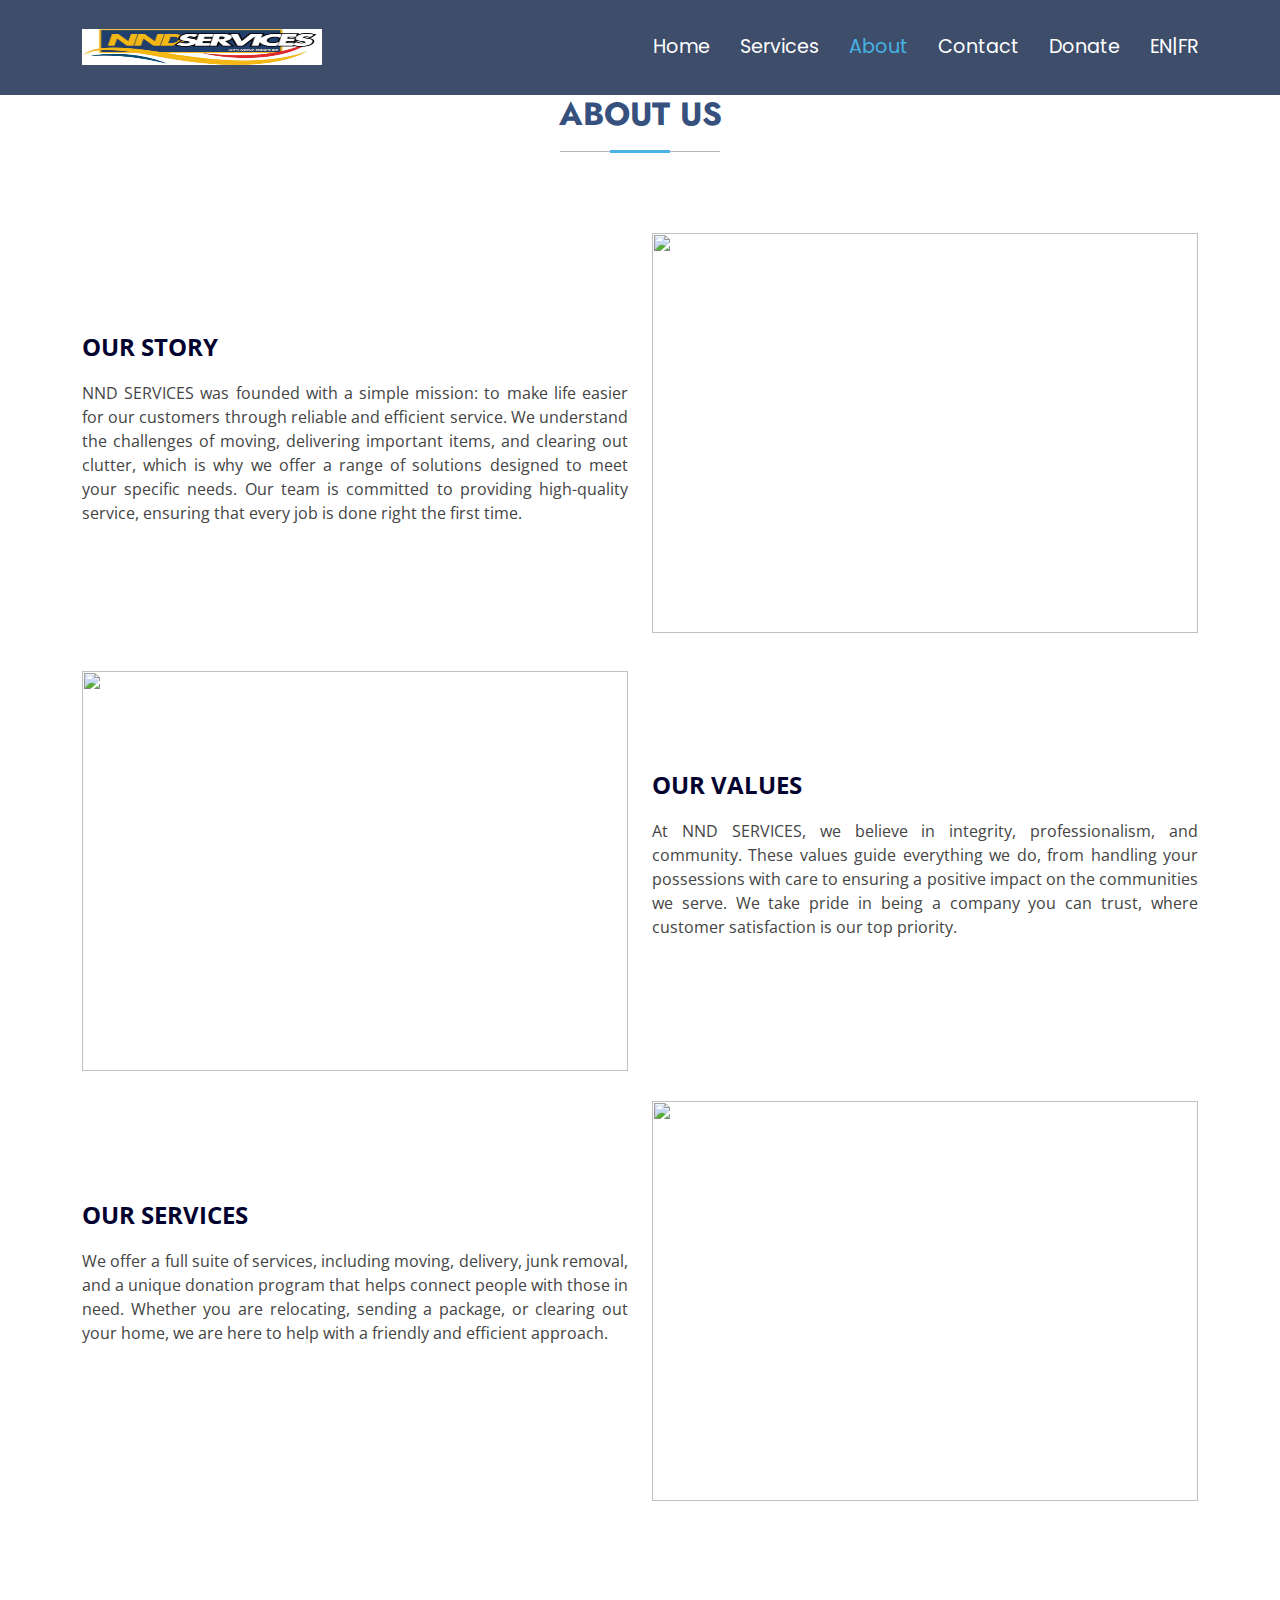
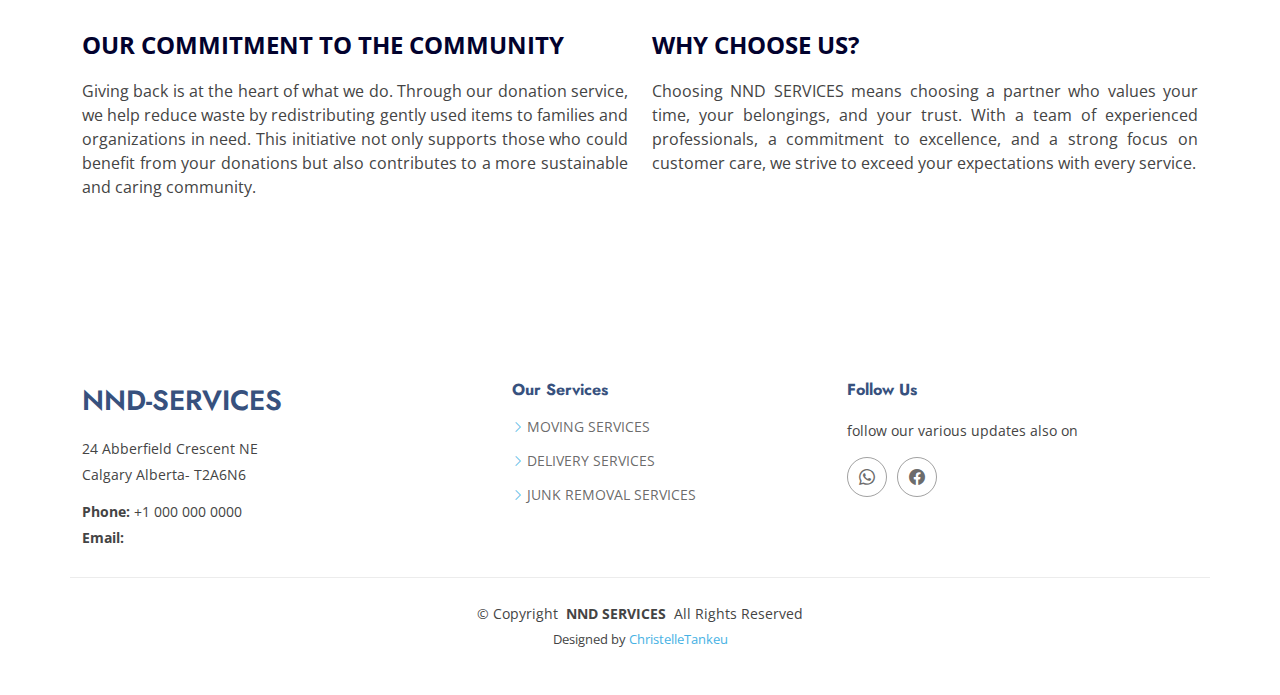
==== commit c6f15743: "deuxie,,e version" ====
--- a/about.html
+++ b/about.html
@@ -158,7 +158,6 @@
           <p id="para2-about">
             Choosing NND SERVICES means choosing a partner who values your time, your belongings, and your trust. With a team of experienced professionals, a commitment to excellence, and a strong focus on customer care, 
             we strive to exceed your expectations with every service.
-
           </p>
         </div>
 
@@ -207,7 +206,7 @@
       </div>
   
       <div class="container copyright text-center mt-4">
-        <p>© <span>Copyright</span> <strong class="px-1 sitename">TANKEU</strong> <span>All Rights Reserved</span></p>
+        <p>© <span>Copyright</span> <strong class="px-1 sitename">NND SERVICES</strong> <span>All Rights Reserved</span></p>
         <div class="credits">
           
           Designed by <a href="https://bootstrapmade.com/">ChristelleTankeu</a>
--- a/assets/css/main.css
+++ b/assets/css/main.css
@@ -2136,6 +2136,11 @@
   text-transform: uppercase;
   font-size: 1.5rem;
   color: rgb(2, 2, 46);
+  text-align: justify;
+}
+
+#para2-about{
+  text-align: justify;
 }
 
 #para{
@@ -2147,3 +2152,20 @@
   margin-top: 50px;
  
 }
+
+#papa{
+  font-size: 0.9rem;
+  text-align: justify;
+ 
+}
+
+#para-ser{
+text-align: justify;
+ padding: 0;
+ margin: 0 auto;
+}
+
+legend{
+  font-weight: bold;
+  
+}
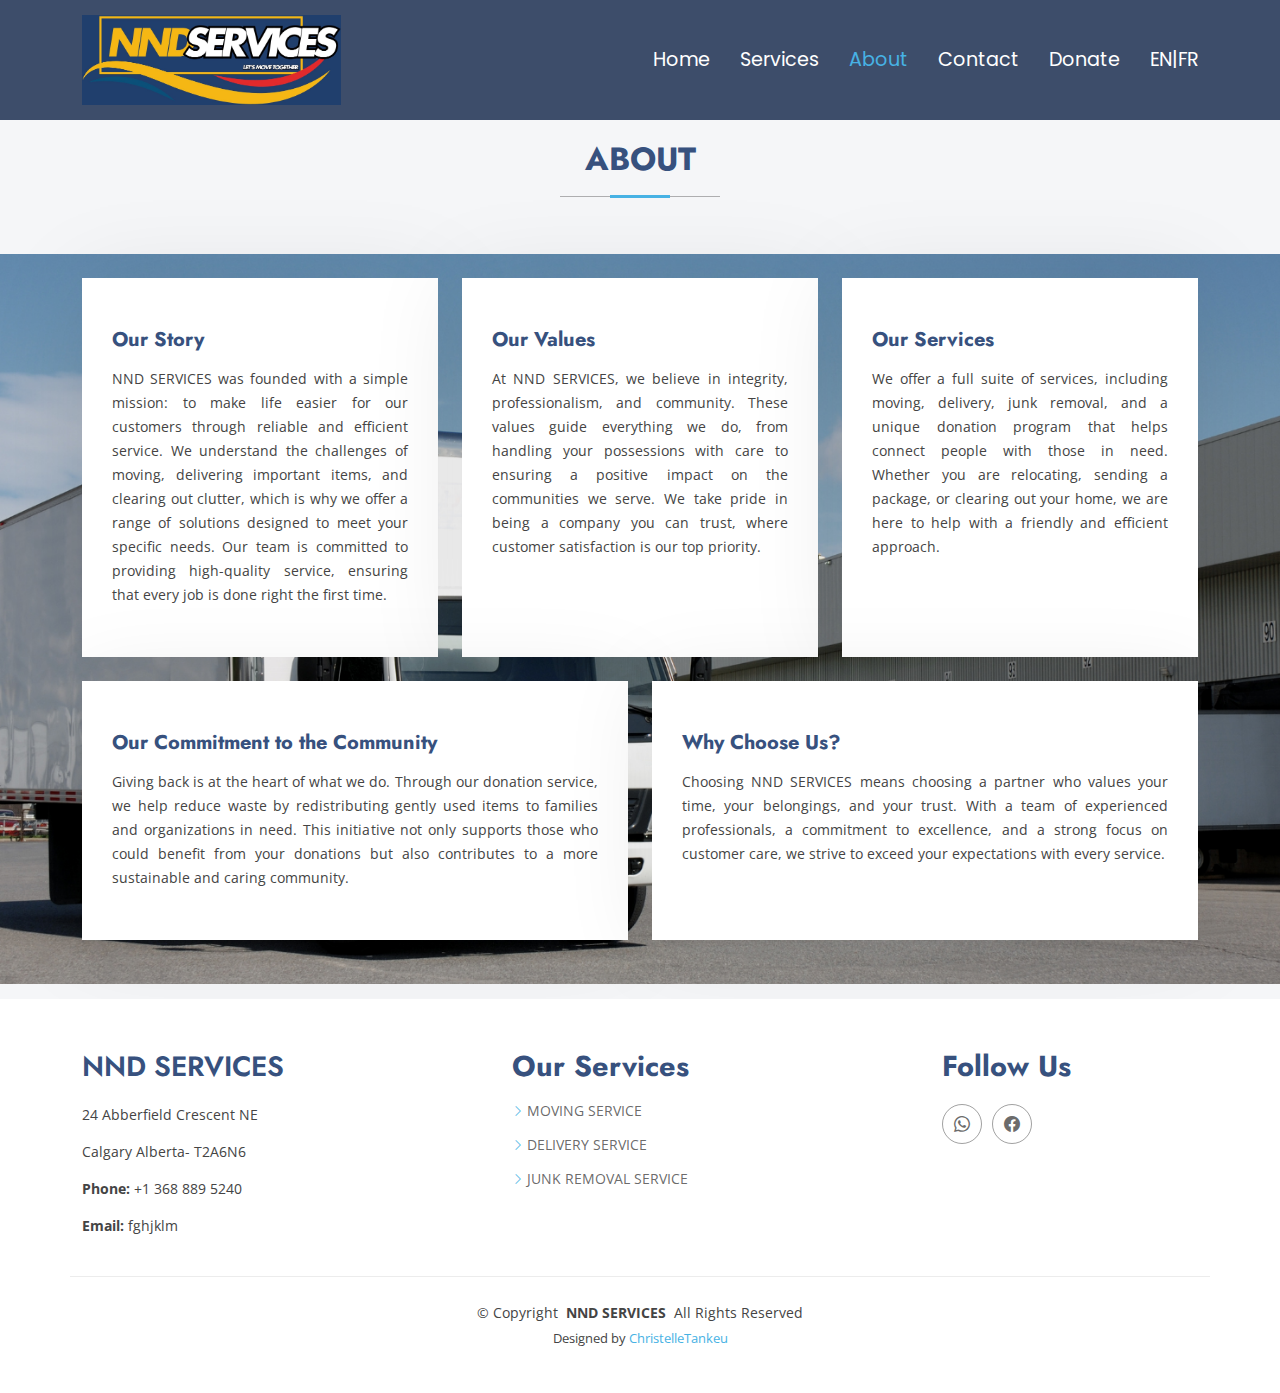
==== commit 1544edcb: "version1 complete" ====
--- a/about.html
+++ b/about.html
@@ -34,18 +34,18 @@
   <header id="header" class="header d-flex align-items-center fixed-top">
     <div class="container-fluid container-xl position-relative d-flex align-items-center">
 
-      <a href="index.html" class="logo d-flex align-items-center me-auto">
-         <img src="assets/img/logo1.jpeg" alt="" id="logo"> 
+      <a href="index.html" class="me-auto">
+         <img src="assets/img/logo3.jpg" alt="" id="logo"> 
      <!--   <h1 class="sitename">logo</h1> -->
       </a>
 
       <nav id="navmenu" class="navmenu">
         <ul>
-          <li><a href="index.html" >Home</a></li>
-          <li><a href="services.html">Services</a></li>
-          <li><a href="#" class="active">About</a></li>
-          <li><a href="contact.html">Contact</a></li>
-          <li><a href="donate.html">Donate</a></li>
+          <li><a href="index.html"  >Home</a></li>
+          <li><a href="services.html" >Services</a></li>
+          <li><a href="about.html" class="active">About</a></li>
+          <li><a href="contact.html" >Contact</a></li>
+          <li><a href="donate.html" >Donate</a></li>
           <li><a href="">EN|FR</a></li>
         </ul>
         <i class="mobile-nav-toggle d-xl-none bi bi-list"></i>
@@ -55,115 +55,89 @@
 
       <main class="main">
     <!-- About Section -->
-    <section id="about" class="about section">
-
-        <!-- Section Title -->
+
+        <section id="services" class="services section light-background">
+           <!-- Section Title -->
         <div class="container section-title" data-aos="fade-up" id="sous-titre">
-          <h2>About Us</h2>
+          <h2>About</h2>
         </div><!-- End Section Title -->
-  
-        <div class="container">
-  
-          <div class="row gy-4">
-  
-            <div class="col-lg-6 content" data-aos="fade-up" data-aos-delay="100" id="para">
-              <p id="para-about">
-                Our Story
-              </p>
-              <p id="para2-about">
-                NND SERVICES was founded with a simple mission: to make life easier for our 
+        <div id="bg-about">
+          <div class="container" >
+    
+            <div class="row gy-4">
+    
+              <div class="col-xl-4 col-md-6 d-flex" >
+                <div class="service-item position-relative">
+                  
+                  <h4>Our Story</h4>
+                  <p id="para-ser">
+                    NND SERVICES was founded with a simple mission: to make life easier for our 
                 customers through reliable and efficient service. We 
                 understand the challenges of moving, delivering important 
                 items, and clearing out clutter, which is why we offer a 
                 range of solutions designed to meet your specific needs. 
                 Our team is committed to providing high-quality service, 
                 ensuring that every job is done right the first time.
-
-              </p>
-            </div>
-  
-            <div class="col-lg-6" data-aos="fade-up" data-aos-delay="200">
-              <img src="./assets/img/mov.jpg" alt="" id="img-about">
-            </div>
-  
-          </div>
-  
-        </div>
-  
-      </section>
-    
-    <section id="why-us" class="container">
-          <div class="row gy-4">
-  
-            <div class="col-lg-6" data-aos="fade-up" data-aos-delay="200">
-              <img src="./assets/img/junk.jpg" alt="" id="img-about">
-            </div>
-  
-            <div class="col-lg-6 content" data-aos="fade-up" data-aos-delay="100" id="para">
-              <p id="para-about">
-                Our Values
-              </p>
-              <p id="para2-about">
-                At NND SERVICES, we believe in integrity, professionalism, and community. These values 
+                  </p>
+                </div>
+              </div><!-- End Service Item -->
+    
+              <div class="col-xl-4 col-md-6 d-flex" >
+                <div class="service-item position-relative">
+                  
+                  <h4>Our Values</h4>
+                  <p id="para-ser">
+                    At NND SERVICES, we believe in integrity, professionalism, and community. These values 
                 guide everything we do, from handling your possessions
                 with care to ensuring a positive impact on the 
                 communities we serve. We take pride in being a company 
                 you can trust, where customer satisfaction is our top 
                 priority.
-
-              </p>
+                  </p>
+                </div>
+              </div><!-- End Service Item -->
+    
+              <div class="col-xl-4 col-md-6 d-flex" >
+                <div class="service-item position-relative">
+                  
+                  <h4> Our Services</h4>
+                  <p id="para-ser">
+                    We offer a full suite of services, including moving, 
+                    delivery, junk removal, and a unique donation program 
+                    that helps connect people with those in need. Whether you are relocating, sending a package, or clearing out your home, we are here to help with 
+                    a friendly and efficient approach.
+                  </p>
+                </div>
+              </div><!-- End Service Item -->
+
+              <div class="col-xl-6 col-md-6 d-flex" >
+                <div class="service-item position-relative">
+                  
+                  <h4> Our Commitment to the Community</h4>
+                  <p id="para-ser">
+                    Giving back is at the heart of what we do. Through our donation service, we help reduce waste by redistributing gently used items to families and organizations in need. This initiative not only supports those who could benefit from your donations but 
+            also contributes to a more sustainable and caring community.
+                  </p>
+                </div>
+              </div><!-- End Service Item -->
+
+              <div class="col-xl-6 col-md-6 d-flex" >
+                <div class="service-item position-relative">
+                  
+                  <h4> Why Choose Us?</h4>
+                  <p id="para-ser">
+                    Choosing NND SERVICES means choosing a partner who values your time, your belongings, and your trust. With a team of experienced professionals, a commitment to excellence, and a strong focus on customer care, 
+                    we strive to exceed your expectations with every service.
+
+                  </p>
+                </div>
+              </div><!-- End Service Item -->
+    
             </div>
-  
-      </section>
-
-      <section id="why-us" class="container">
-        <div class="row gy-4">
-
-          <div class="col-lg-6 content" data-aos="fade-up" data-aos-delay="100" id="para">
-            <p id="para-about">
-              Our Services
-            </p>
-            <p id="para2-about">
-              We offer a full suite of services, including moving, 
-              delivery, junk removal, and a unique donation program 
-              that helps connect people with those in need. Whether you are relocating, sending a package, or clearing out your home, we are here to help with 
-              a friendly and efficient approach.
-
-            </p>
-          </div>
-
-          <div class="col-lg-6" data-aos="fade-up" data-aos-delay="200">
-            <img src="./assets/img/del.jpg" alt="" id="img-about">
-          </div>
-
-    </section>
-    <section id="why-us" class="container">
-      <div class="row gy-4">
-
-        <div class="col-lg-6 " id="para">
-          <p id="para-about">
-            Our Commitment to the Community
-          </p>
-          <p id="para2-about">
-            Giving back is at the heart of what we do. Through our donation service, we help reduce waste by redistributing gently used items to families and organizations in need. This initiative not only supports those who could benefit from your donations but 
-            also contributes to a more sustainable and caring community.
-
-          </p>
+    
+          </div>
         </div>
-
-        <div class="col-lg-6 " id="para">
-          <p id="para-about">
-            Why Choose Us?
-          </p>
-          <p id="para2-about">
-            Choosing NND SERVICES means choosing a partner who values your time, your belongings, and your trust. With a team of experienced professionals, a commitment to excellence, and a strong focus on customer care, 
-            we strive to exceed your expectations with every service.
-          </p>
-        </div>
-
-        
-
-  </section>
+        </section>
 
       
     </main>
@@ -172,33 +146,30 @@
       <div class="container footer-top">
         <div class="row gy-3">
           <div class="col-lg-4 col-md-6 footer-about">
-            <a href="index.html" class="d-flex align-items-center">
-              <span class="sitename">NND-SERVICEs</span>
-            </a>
-            <div class="footer-contact pt-3">
+            <h4 id="titre-foot"> <a href="index.html"> NND SERVICES </a></h4>
+            <div>
               <p>24 Abberfield Crescent NE</p>
               <p>Calgary Alberta- T2A6N6</p>
-              <p class="mt-3"><strong>Phone:</strong> <span>+1 000 000 0000</span></p>
-              <p><strong>Email:</strong> <span></span></p>
+              <p class="mt-3"><strong>Phone:</strong> <span>+1 368 889 5240</span></p>
+              <p><strong>Email:</strong> <span>fghjklm</span></p>
             </div>
           </div>
   
   
-          <div class="col-lg-3 col-md-3 footer-links">
-            <h4>Our Services</h4>
+          <div class="col-lg-4 col-md-10 footer-links">
+            <h4 id="titre-foot">Our Services</h4>
             <ul>
-              <li><i class="bi bi-chevron-right"></i> <a href="services.html">MOVING SERVICES </a></li>
-              <li><i class="bi bi-chevron-right"></i> <a href="services.html">DELIVERY SERVICES</a></li>
-              <li><i class="bi bi-chevron-right"></i> <a href="services.html">JUNK REMOVAL SERVICES</a></li>
+              <li><i class="bi bi-chevron-right"></i> <a href="services.html">MOVING SERVICE </a></li>
+              <li><i class="bi bi-chevron-right"></i> <a href="services.html">DELIVERY SERVICE</a></li>
+              <li><i class="bi bi-chevron-right"></i> <a href="services.html">JUNK REMOVAL SERVICE</a></li>
             </ul>
           </div>
   
-          <div class="col-lg-3 col-md-6 footer-links">
-            <h4>Follow Us</h4>
-            <p>follow our various updates also on</p>
+          <div class="col-lg-2 col-md-8 footer-links">
+            <h4 id="titre-foot">Follow Us</h4>
             <div class="social-links d-flex">
               <a href=""><i class="bi bi-whatsapp"></i></a>
-              <a href=""><i class="bi bi-facebook"></i></a>
+              <a href="https://www.facebook.com/profile.php?id=61557885560451&mibextid=ZbWKwL"><i class="bi bi-facebook"></i></a>
             </div>
           </div>
   
--- a/assets/css/main.css
+++ b/assets/css/main.css
@@ -76,57 +76,6 @@
   font-family: var(--heading-font);
 }
 
-/* PHP Email Form Messages
-------------------------------*/
-.php-email-form .error-message {
-  display: none;
-  background: #df1529;
-  color: #ffffff;
-  text-align: left;
-  padding: 15px;
-  margin-bottom: 24px;
-  font-weight: 600;
-}
-
-.php-email-form .sent-message {
-  display: none;
-  color: #ffffff;
-  background: #059652;
-  text-align: center;
-  padding: 15px;
-  margin-bottom: 24px;
-  font-weight: 600;
-}
-
-.php-email-form .loading {
-  display: none;
-  background: var(--surface-color);
-  text-align: center;
-  padding: 15px;
-  margin-bottom: 24px;
-}
-
-.php-email-form .loading:before {
-  content: "";
-  display: inline-block;
-  border-radius: 50%;
-  width: 24px;
-  height: 24px;
-  margin: 0 10px -6px 0;
-  border: 3px solid var(--accent-color);
-  border-top-color: var(--surface-color);
-  animation: php-email-form-loading 1s linear infinite;
-}
-
-@keyframes php-email-form-loading {
-  0% {
-    transform: rotate(0deg);
-  }
-
-  100% {
-    transform: rotate(360deg);
-  }
-}
 
 /*--------------------------------------------------------------
 # Global Header
@@ -839,18 +788,19 @@
 # Hero Section
 --------------------------------------------------------------*/
 .hero {
-  margin: 0 auto;
+ margin: 0 auto;
   width: 100%;
   min-height: 80vh;
   position: relative;
-  padding: 120px 10px 40px 0;
+  padding: 150px 10px 10px 0;
   display: flex;
   align-items: center;
 }
 
+
 .hero::before {
   content: '';
-  background-image: url(../img/hero.jpg);
+  background-image: url(../img/Arrière\ plan\ page\ acceuil.png);
   background-repeat: no-repeat;
   background-size: cover;
   background-position: center;
@@ -859,7 +809,7 @@
 left: 0;
 bottom: 0;
 right: 0;  
-opacity: 0.2;
+opacity: 0.5;
 }
 
 .hero h1 {
@@ -887,20 +837,54 @@
   font-size: 15px;
   letter-spacing: 1px;
   display: inline-block;
-  margin: 0 auto;
   padding: 10px 28px 12px 28px;
   border-radius: 50px;
   transition: 0.5s;
   position: relative;
 }
+.btn-get-fre {
+  color: var(--contrast-color);
+  background: var(--accent-color);
+  font-family: var(--heading-font);
+  font-weight: 500;
+  font-size: 15px;
+  letter-spacing: 1px;
+  display: inline-block;
+  padding: 10px 28px 12px 28px;
+  margin-top: 20px;
+  border-radius: 20px;
+  transition: 0.5s;
+  position: relative;
+}
+.btn-get-fr {
+  color: var(--contrast-color);
+  background: var(--accent-color);
+  font-family: var(--heading-font);
+  font-weight: 500;
+  font-size: 15px;
+  letter-spacing: 1px;
+  display: inline-block;
+  padding: 10px 28px 12px 28px;
+  margin-top: 45px;
+  border-radius: 20px;
+  transition: 0.5s;
+  position: relative;
+}
 
 #img-prin{
   position: relative;
+  height: 320px;
+}
+
+#ip{
   background-repeat: no-repeat;
   background-size: cover;
-  background-position: center;
-
-}
+  background-position: center; 
+  height: 320px;
+  width: 100%;
+}
+
+
 .hero .btn-get-started:hover {
   position: relative;
   color: var(--contrast-color);
@@ -908,6 +892,7 @@
 }
 
 .hero .btn-watch-video {
+  position: relative;
   font-size: 16px;
   transition: 0.5s;
   margin-left: 25px;
@@ -921,14 +906,17 @@
   transition: 0.3s;
   line-height: 0;
   margin-right: 8px;
+  position: relative;
 }
 
 .hero .btn-watch-video:hover {
   color: var(--accent-color);
+  position: relative;
 }
 
 .hero .btn-watch-video:hover i {
   color: color-mix(in srgb, var(--accent-color), transparent 15%);
+  position: relative;
 }
 
 .hero .animated {
@@ -2103,19 +2091,33 @@
 # formulaire
 --------------------------------------------------------------*/
 #formde{
-  margin: 0 auto;
-
+  margin: 0px auto;
+  padding: 25px;
+}
+
+#bg-about{
+  background: url(../img/Arrière\ plan\ ABOUT.png) center/cover;
+  min-height: 730px;
 }
 
 #logo{
- width: 15rem;
- 
+  width: 100%;
+  height: 90px;
+}
+
+#agreed{
+  margin: 0px auto;
+  font-size: 1.1rem;
+  font-weight: bold;
 }
 
 #agr-div{
-  margin: 0 auto;
   text-align: justify;
-  width:  80%;
+  overflow-y: scroll;
+  height: 15rem;
+  border: grey solid 0.5px;
+  border-radius: 5px;
+  padding: 10px;
 }
 
 #conf{
@@ -2149,14 +2151,13 @@
 }
 
 #sous-titre{
-  margin-top: 50px;
- 
+  margin-top: 100px; 
 }
 
 #papa{
   font-size: 0.9rem;
   text-align: justify;
- 
+  color: white;
 }
 
 #para-ser{
@@ -2169,3 +2170,69 @@
   font-weight: bold;
   
 }
+
+
+.slider {
+  height: 320px;
+  width: 100%;
+  background: url(../img/Slide\ 1\ page\ acceuil.png) center/cover;
+  
+  animation: glisse 50s linear infinite normal;
+  animation-fill-mode: both;
+}
+@keyframes glisse {
+  0% {
+    background: url(../img/Slide\ 2\ page\ acceuil.png) center/cover;
+  }
+  14% {
+    background: url(../img/Slide\ 3\ page\ acceuil.png) center/cover;
+  }
+  27% {
+    background: url(../img/Slide\ 4\ page\ acceuil.png) center/cover;
+  }
+  40% {
+    background: url(../img/Slide\ 5\ page\ acceuil.png) center/cover;
+  }
+  53% {
+    background: url(../img/Slide\ 6\ page\ acceuil.png) center/cover;
+  }
+  66% {
+    background: url(../img/Slide\ 7\ page\ acceuil.png) center/cover;
+  }
+  79% {
+    background: url(../img/Slide\ 8\ page\ acceuil.png) center/cover;
+  }
+  100% {
+    background: url(../img/Slide\ 9\ page\ acceuil.png) center/cover;
+  }
+}
+
+#titre-foot{
+  font-size: 1.8rem; 
+}
+
+#contact-bg{
+  background-image: url(../img/Arrière\ plan\ CONTACT.png);
+  width: 100% ;
+  min-height: 680px;
+}
+
+
+#bg-donate{
+  background: url(../img/Arriére\ plan\ DONATE.png) center/cover;
+}
+
+#ser-prin{
+  margin-bottom: 70px;
+}
+
+#heure{
+  font-size: 2rem;
+  font-weight: bold;
+}
+
+
+
+#oblige{
+  color: red;
+}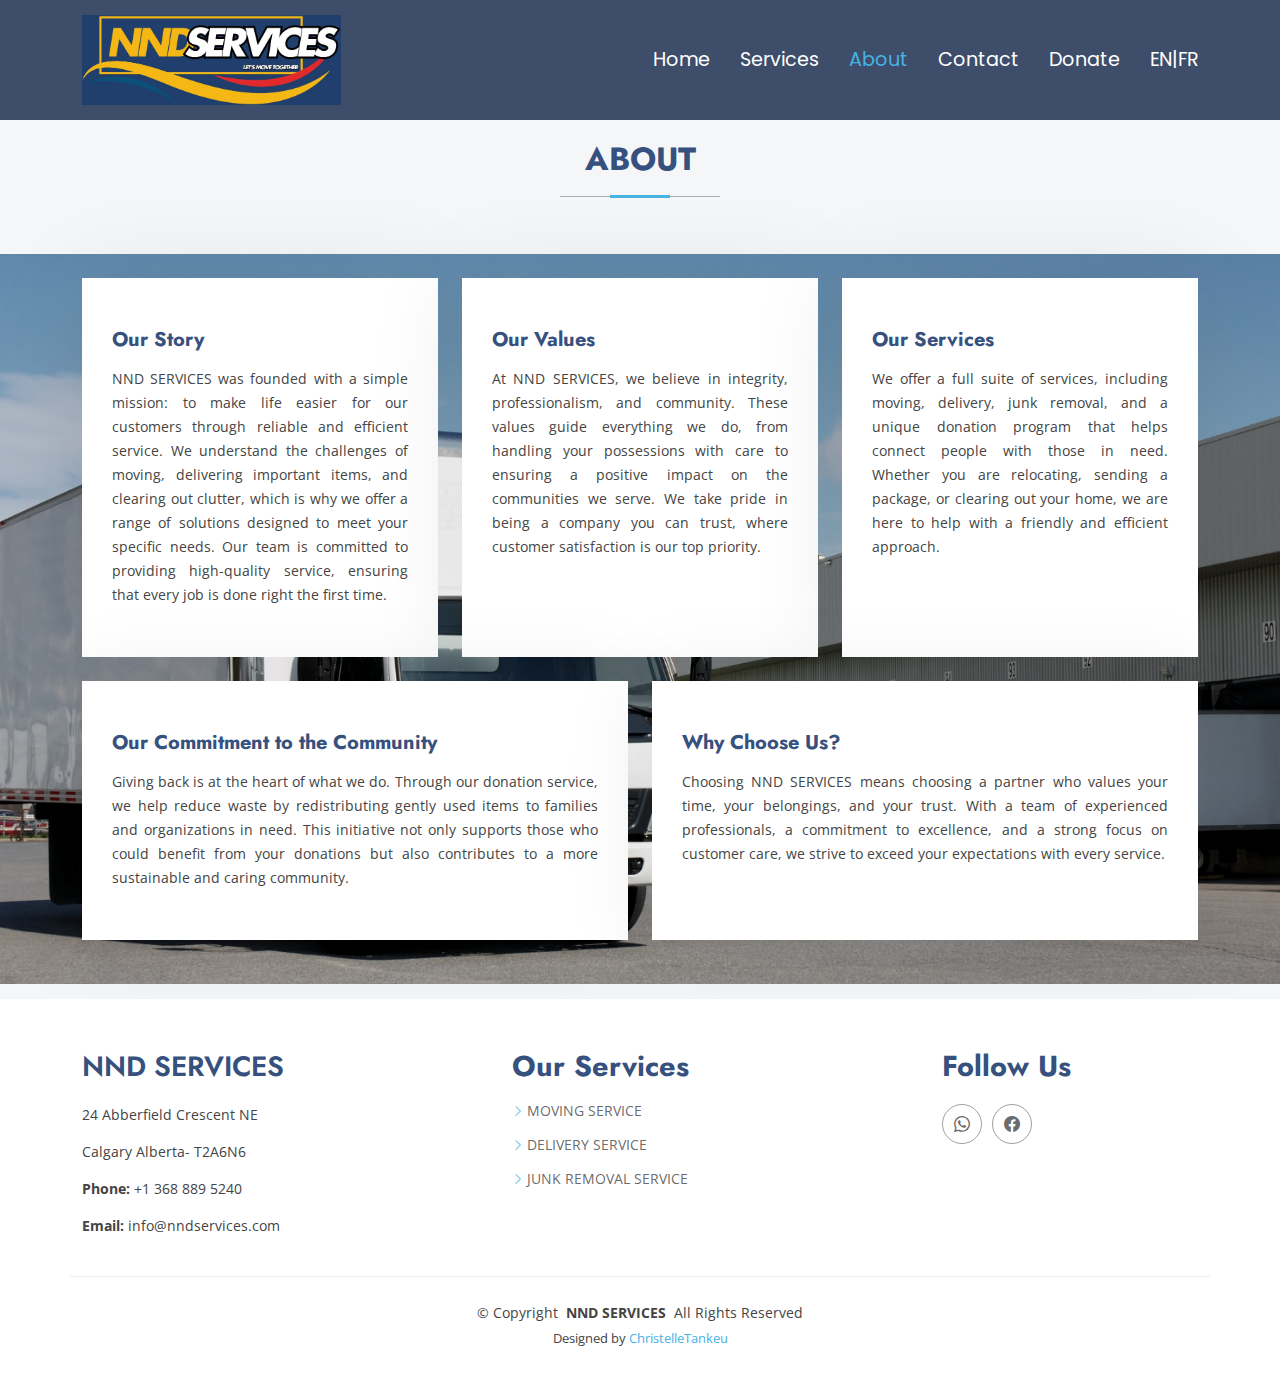
==== commit 1475020a: "version du fontend" ====
--- a/about.html
+++ b/about.html
@@ -151,7 +151,7 @@
               <p>24 Abberfield Crescent NE</p>
               <p>Calgary Alberta- T2A6N6</p>
               <p class="mt-3"><strong>Phone:</strong> <span>+1 368 889 5240</span></p>
-              <p><strong>Email:</strong> <span>fghjklm</span></p>
+              <p><strong>Email:</strong> <span>info@nndservices.com</span></p>
             </div>
           </div>
   
--- a/assets/css/main.css
+++ b/assets/css/main.css
@@ -137,7 +137,7 @@
   }
 
   .header .navmenu {
-    order: 3;
+    order: 1;
   }
 }
 
@@ -2213,7 +2213,7 @@
 
 #contact-bg{
   background-image: url(../img/Arrière\ plan\ CONTACT.png);
-  width: 100% ;
+  width: 100%;
   min-height: 680px;
 }
 
